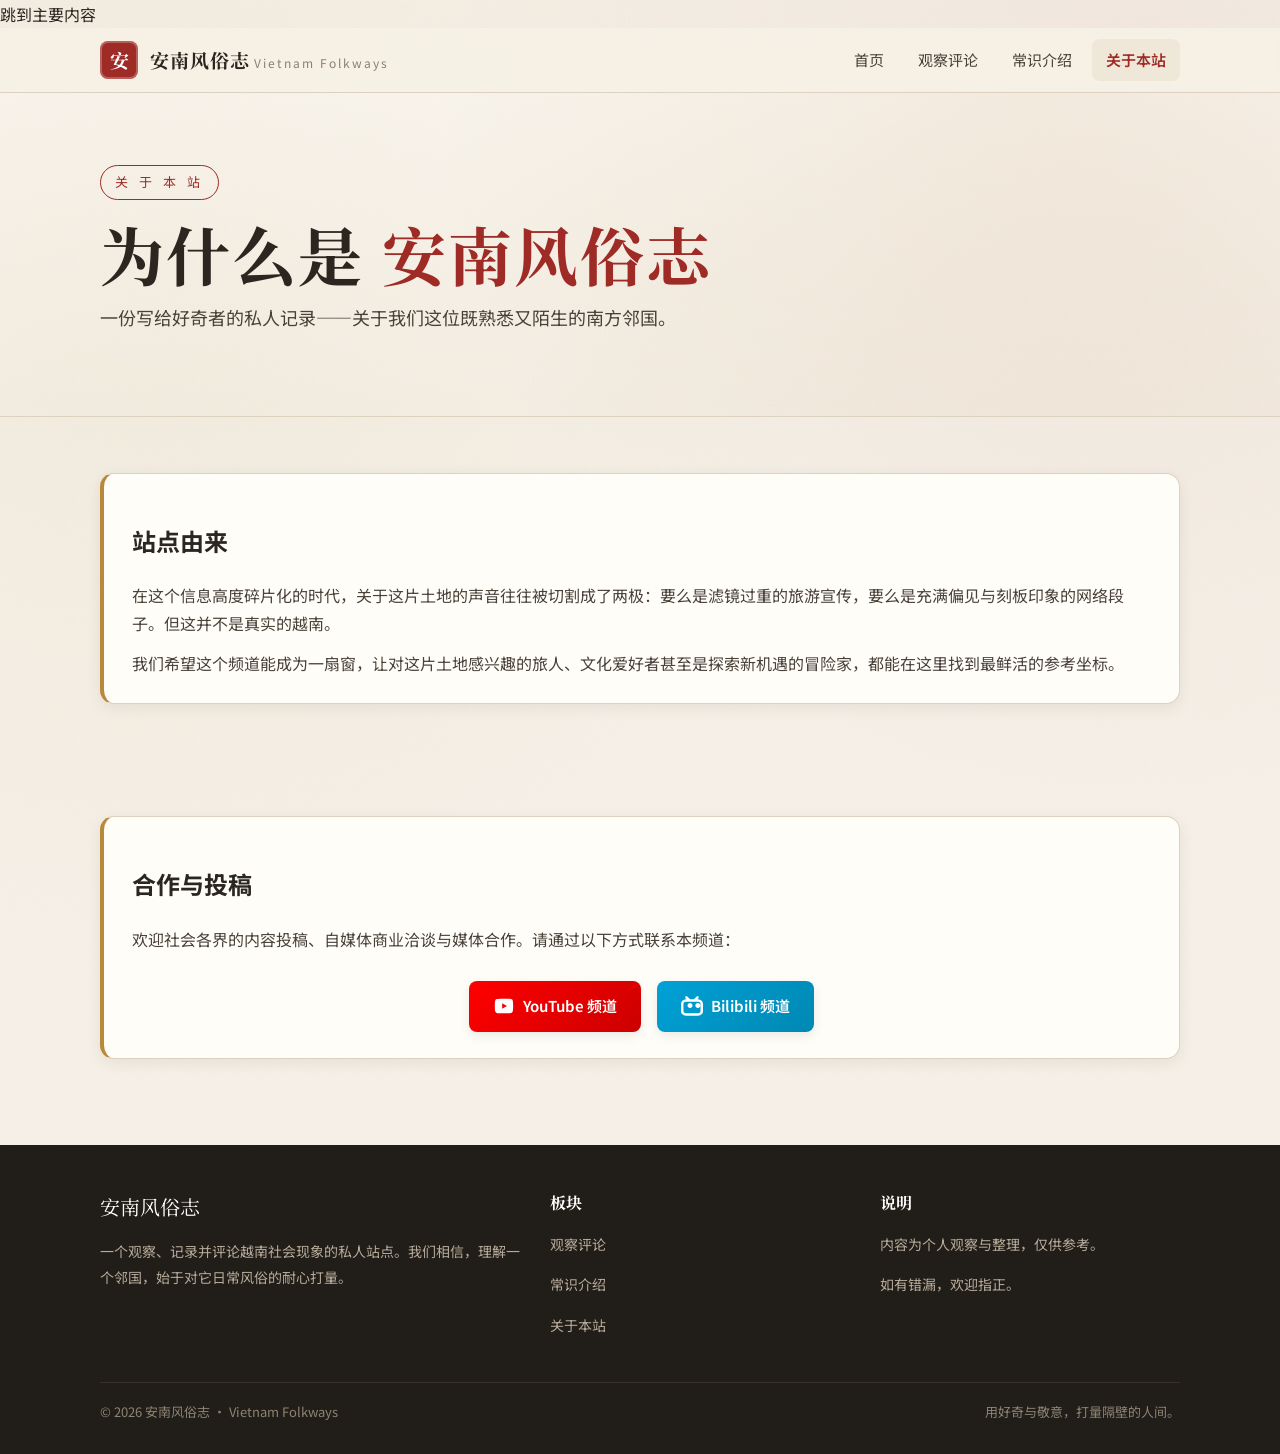
==== about.html @ dc56652d "Update collaboration invitation text in about.html" ====
<!DOCTYPE html>
<html lang="zh-CN">
<head>
  <meta charset="utf-8" />
  <meta name="viewport" content="width=device-width,initial-scale=1" />
  <title>关于本站 · 安南风俗志</title>
  <meta name="description" content="安南风俗志的由来、写作立场与内容说明。" />
  <link rel="preconnect" href="https://fonts.googleapis.com" />
  <link rel="preconnect" href="https://fonts.gstatic.com" crossorigin />
  <link href="https://fonts.googleapis.com/css2?family=Noto+Serif+SC:wght@400;600;700&family=Noto+Sans+SC:wght@400;500;700&display=swap" rel="stylesheet" />
  <link rel="stylesheet" href="assets/css/style.css" />
</head>
<body>
  <a class="skip-link" href="#main-content">跳到主要内容</a>

  <header class="site-header" role="banner">
    <div class="wrap nav">
      <a class="brand" href="index.html" aria-label="安南风俗志 首页">
        <span class="seal" aria-hidden="true">安</span>
        <span class="name-block">
          <span class="name">安南风俗志</span>
          <span class="sub">Vietnam Folkways</span>
        </span>
      </a>

      <button class="menu-btn" aria-expanded="false" aria-controls="main-nav" aria-label="切换菜单">☰</button>

      <nav id="main-nav" class="nav-links" role="navigation" aria-label="主导航">
        <a href="index.html">首页</a>
        <a href="guancha.html">观察评论</a>
        <a href="changshi.html">常识介绍</a>
        <a href="about.html" class="active" aria-current="page">关于本站</a>
      </nav>
    </div>
  </header>

  <main id="main-content">
    <section class="hero">
      <div class="wrap">
        <span class="kicker">关 于 本 站</span>
        <h1>为什么是 <span class="accent">安南风俗志</span></h1>
        <p class="lead">一份写给好奇者的私人记录——关于我们这位既熟悉又陌生的南方邻国。</p>
      </div>
    </section>

    <section class="block">
      <div class="wrap">
        <article class="editor-note">
          <h2>站点由来</h2>
          <p>在这个信息高度碎片化的时代，关于这片土地的声音往往被切割成了两极：要么是滤镜过重的旅游宣传，要么是充满偏见与刻板印象的网络段子。但这并不是真实的越南。</p>
          <p>我们希望这个频道能成为一扇窗，让对这片土地感兴趣的旅人、文化爱好者甚至是探索新机遇的冒险家，都能在这里找到最鲜活的参考坐标。</p>
        </article>
      </div>
    </section>

    <section class="block">
      <div class="wrap">
        <article class="editor-note">
          <h2>合作与投稿</h2>
          <p>欢迎社会各界的内容投稿、自媒体商业洽谈与媒体合作。请通过以下方式联系本频道：</p>

          <div class="social-buttons" role="list">
            <a role="listitem" href="https://www.youtube.com/@vn4rx" target="_blank" rel="noopener noreferrer" class="btn-social btn-youtube" aria-label="YouTube 频道">
              <svg viewBox="0 0 24 24" width="22" height="22" fill="currentColor" role="img" aria-labelledby="yt-title">
                <title id="yt-title">YouTube</title>
                <path d="M21.582,6.186c-0.23-0.86-0.908-1.538-1.768-1.768C18.254,4,12,4,12,4S5.746,4,4.186,4.418 c-0.86,0.23-1.538,0.908-1.768,1.768C2,7.746,2,12,2,12s0,4.254,0.418,5.814c0.23,0.86,0.908,1.538,1.768,1.768 C5.746,20,12,20,12,20s6.254,0,7.814-0.418c0.86-0.23,1.538-0.908,1.768-1.768C22,16.254,22,12,22,12S22,7.746,21.582,6.186z M9.996,15.005l0-6.01L15.224,12L9.996,15.005z"/>
              </svg>
              <span>YouTube 频道</span>
            </a>

            <a role="listitem" href="https://space.bilibili.com/11148479" target="_blank" rel="noopener noreferrer" class="btn-social btn-bilibili" aria-label="Bilibili 频道">
              <svg viewBox="0 0 24 24" width="22" height="22" fill="currentColor" role="img" aria-labelledby="bili-title">
                <title id="bili-title">Bilibili</title>
                <path d="M17.813 4.653h.854c1.51.054 2.769.578 3.773 1.574 1.004.995 1.524 2.249 1.56 3.76v7.36c-.036 1.51-.556 2.769-1.56 3.773s-2.262 1.524-3.773 1.56H5.333c-1.51-.036-2.769-.556-3.773-1.56S.036 18.858 0 17.347v-7.36c.036-1.511.556-2.765 1.56-3.76 1.004-.996 2.262-1.52 3.773-1.574h.774l-1.174-1.12a1.234 1.234 0 0 1-.373-.906c0-.356.124-.658.373-.907l.027-.027c.267-.249.573-.373.92-.373.347 0 .653.124.92.373L9.653 4.44c.071.071.134.142.187.213h4.267a.836.836 0 0 1 .16-.213l2.84-2.733c.267-.249.573-.373.92-.373.347 0 .662.124.92.373.267.249.391.551.391.907 0 .355-.124.658-.373.906l-1.152 1.134zM5.333 7.24c-.746.018-1.373.276-1.88.774-.506.497-.76 1.13-.76 1.893v7.36c0 .764.254 1.396.76 1.894.507.497 1.134.755 1.88.773h13.334c.746-.018 1.373-.276 1.88-.773.506-.498.76-1.13.76-1.894v-7.36c0-.763-.254-1.396-.76-1.893-.507-.498-1.134-.756-1.88-.774H5.333zM7.12 11.44c0-.728.276-1.35.827-1.866.551-.516 1.182-.774 1.893-.774.711 0 1.342.258 1.894.774.55.516.826 1.138.826 1.866 0 .712-.276 1.343-.826 1.854-.552.511-1.183.769-1.894.769-.711 0-1.342-.258-1.893-.769-.551-.511-.827-1.142-.827-1.854zm8.533 0c0-.728.276-1.35.827-1.866.551-.516 1.182-.774 1.893-.774.711 0 1.342.258 1.894.774.55.516.826 1.138.826 1.866 0 .712-.276 1.343-.826 1.854-.552.511-1.183.769-1.894.769-.711 0-1.342-.258-1.893-.769-.551-.511-.827-1.142-.827-1.854z"/>
              </svg>
              <span>Bilibili 频道</span>
            </a>
          </div>
        </article>
      </div>
    </section>
  </main>

  <footer class="site-footer" role="contentinfo">
    <div class="wrap cols">
      <div>
        <div class="brandf">安南风俗志</div>
        <p>一个观察、记录并评论越南社会现象的私人站点。我们相信，理解一个邻国，始于对它日常风俗的耐心打量。</p>
      </div>

      <nav aria-label="站点板块">
        <h4>板块</h4>
        <p><a href="guancha.html">观察评论</a></p>
        <p><a href="changshi.html">常识介绍</a></p>
        <p><a href="about.html">关于本站</a></p>
      </nav>

      <div>
        <h4>说明</h4>
        <p>内容为个人观察与整理，仅供参考。</p>
        <p>如有错漏，欢迎指正。</p>
      </div>
    </div>

    <div class="wrap bottom">
      <span>© 2026 安南风俗志 · Vietnam Folkways</span>
      <span>用好奇与敬意，打量隔壁的人间。</span>
    </div>
  </footer>

  <script src="assets/js/main.js"></script>
</body>
</html>
---- assets/css/style.css ----
/* ===== 安南风俗志 · 设计系统 ===== */
:root {
  --paper:        #f6f1e7;
  --paper-2:      #efe7d8;
  --surface:      #fffdf8;
  --ink:          #2b2620;
  --ink-soft:     #4a4239;
  --muted:        #8a7f70;
  --line:         #ddd2bf;
  --crimson:      #9e2b25;
  --crimson-soft: #c2503f;
  --gold:         #b8893b;
  --jade:         #3f6b5e;
  --shadow:       0 10px 30px rgba(60, 45, 25, 0.10);
  --shadow-sm:    0 4px 14px rgba(60, 45, 25, 0.08);
  --radius:       14px;
  --serif:        "Noto Serif SC", "Songti SC", "STSong", "SimSun", "Source Han Serif SC", Georgia, serif;
  --sans:         "Noto Sans SC", "PingFang SC", "Microsoft YaHei", "Hiragino Sans GB", system-ui, sans-serif;
}

* { box-sizing: border-box; }

html { scroll-behavior: smooth; }

body {
  margin: 0;
  font-family: var(--sans);
  color: var(--ink);
  background-color: var(--paper);
  background-image:
    radial-gradient(circle at 12% 18%, rgba(184,137,59,0.06), transparent 42%),
    radial-gradient(circle at 88% 8%, rgba(158,43,37,0.05), transparent 40%),
    url("data:image/svg+xml,%3Csvg xmlns='http://www.w3.org/2000/svg' width='120' height='120'%3E%3Cfilter id='n'%3E%3CfeTurbulence type='fractalNoise' baseFrequency='0.9' numOctaves='2'/%3E%3C/filter%3E%3Crect width='120' height='120' fill='%23f6f1e7'/%3E%3Crect width='120' height='120' fill='%23f6f1e7' filter='url(%23n)' opacity='0.05'/%3E%3C/svg%3E");
  line-height: 1.75;
  -webkit-font-smoothing: antialiased;
}

a { color: inherit; text-decoration: none; }

.wrap { width: min(1080px, 92vw); margin: 0 auto; }

/* ===== 顶部导航 ===== */
.site-header {
  position: sticky; top: 0; z-index: 50;
  background: rgba(246, 241, 231, 0.86);
  backdrop-filter: saturate(140%) blur(10px);
  border-bottom: 1px solid var(--line);
}
.nav {
  display: flex; align-items: center; justify-content: space-between;
  height: 64px;
}
.brand { display: flex; align-items: center; gap: 12px; }
.brand .seal {
  width: 38px; height: 38px; flex: none;
  display: grid; place-items: center;
  background: var(--crimson); color: #fff;
  border-radius: 8px;
  font-family: var(--serif); font-weight: 700; font-size: 19px;
  box-shadow: inset 0 0 0 2px rgba(255,255,255,0.25);
}
.brand .name { font-family: var(--serif); font-weight: 700; font-size: 19px; letter-spacing: 1px; }
.brand .sub  { font-size: 12px; color: var(--muted); letter-spacing: 2px; margin-top: -3px; }

.nav-links { display: flex; gap: 6px; align-items: center; }
.nav-links a {
  padding: 8px 14px; border-radius: 8px; font-size: 15px; color: var(--ink-soft);
  transition: background .2s, color .2s;
}
.nav-links a:hover { background: var(--paper-2); color: var(--crimson); }
.nav-links a.active { color: var(--crimson); background: var(--paper-2); font-weight: 600; }

.menu-btn {
  display: none; border: 1px solid var(--line); background: var(--surface);
  border-radius: 8px; width: 42px; height: 38px; cursor: pointer; color: var(--ink);
  font-size: 18px;
}

/* ===== Hero ===== */
.hero {
  position: relative; padding: 72px 0 56px;
  border-bottom: 1px solid var(--line);
  background:
    linear-gradient(180deg, rgba(255,253,248,0.4), transparent),
    radial-gradient(circle at 80% 0%, rgba(184,137,59,0.10), transparent 55%);
}
.hero .kicker {
  display: inline-block; font-size: 13px; letter-spacing: 4px; color: var(--crimson);
  border: 1px solid var(--crimson); padding: 5px 14px; border-radius: 999px; margin-bottom: 18px;
}
.hero h1 {
  font-family: var(--serif); font-size: clamp(38px, 6vw, 64px); line-height: 1.1;
  margin: 0 0 14px; letter-spacing: 2px;
}
.hero h1 .accent { color: var(--crimson); }
.hero p.lead { font-size: 18px; color: var(--ink-soft); max-width: 640px; margin: 0 0 26px; }
.hero .meta { font-size: 14px; color: var(--muted); }
.hero .meta span { margin-right: 18px; }

.hero-stats { display: flex; gap: 30px; margin-top: 34px; flex-wrap: wrap; }
.hero-stats .stat .n { font-family: var(--serif); font-size: 30px; color: var(--crimson); font-weight: 700; }
.hero-stats .stat .t { font-size: 13px; color: var(--muted); }

/* ===== 通用区块 ===== */
section.block { padding: 56px 0; }
.section-head { display: flex; align-items: baseline; gap: 14px; margin-bottom: 26px; }
.section-head h2 {
  font-family: var(--serif); font-size: 28px; margin: 0; letter-spacing: 1px;
  position: relative; padding-left: 16px;
}
.section-head h2::before {
  content: ""; position: absolute; left: 0; top: 6px; bottom: 6px; width: 5px;
  background: var(--crimson); border-radius: 3px;
}
.section-head .note { color: var(--muted); font-size: 14px; }
.section-head .more { margin-left: auto; font-size: 14px; color: var(--crimson); }
.section-head .more:hover { text-decoration: underline; }

/* ===== 文章卡片 ===== */
.cards { display: grid; grid-template-columns: repeat(auto-fill, minmax(300px, 1fr)); gap: 22px; }
.card {
  background: var(--surface); border: 1px solid var(--line); border-radius: var(--radius);
  padding: 22px; box-shadow: var(--shadow-sm); transition: transform .2s, box-shadow .2s;
  display: flex; flex-direction: column;
}
.card:hover { transform: translateY(-4px); box-shadow: var(--shadow); }
.card .tag {
  align-self: flex-start; font-size: 12px; color: var(--jade); border: 1px solid var(--jade);
  padding: 3px 10px; border-radius: 999px; margin-bottom: 12px;
}
.card h3 { font-family: var(--serif); font-size: 20px; margin: 0 0 10px; line-height: 1.35; }
.card p { color: var(--ink-soft); font-size: 15px; margin: 0 0 16px; flex: 1; }
.card .foot { font-size: 13px; color: var(--muted); display: flex; justify-content: space-between; }

/* ===== 编者按 ===== */
.editor-note {
  background: var(--surface); border: 1px solid var(--line); border-left: 4px solid var(--gold);
  border-radius: var(--radius); padding: 26px 28px; box-shadow: var(--shadow-sm);
}
.editor-note h3 { font-family: var(--serif); margin: 0 0 10px; font-size: 20px; }
.editor-note p { margin: 0 0 12px; color: var(--ink-soft); }
.editor-note p:last-child { margin-bottom: 0; }
.editor-note .sign { text-align: right; color: var(--muted); font-family: var(--serif); }

/* ===== 常识介绍：分类网格 ===== */
.cat-grid { display: grid; grid-template-columns: repeat(auto-fill, minmax(200px, 1fr)); gap: 16px; }
.cat {
  background: var(--surface); border: 1px solid var(--line); border-radius: var(--radius);
  padding: 20px; transition: transform .2s, border-color .2s, box-shadow .2s;
}
.cat:hover { transform: translateY(-3px); border-color: var(--crimson); box-shadow: var(--shadow-sm); }
.cat .ico {
  width: 40px; height: 40px; border-radius: 10px; display: grid; place-items: center;
  background: var(--paper-2); color: var(--crimson); font-size: 20px; margin-bottom: 12px;
}
.cat h4 { font-family: var(--serif); margin: 0 0 6px; font-size: 17px; }
.cat p { font-size: 13px; color: var(--muted); margin: 0; }

/* ===== 常识详情条目 ===== */
.knowledge { display: grid; grid-template-columns: 240px 1fr; gap: 40px; align-items: start; }
.toc {
  position: sticky; top: 84px; background: var(--surface); border: 1px solid var(--line);
  border-radius: var(--radius); padding: 18px; box-shadow: var(--shadow-sm);
}
.toc h4 { font-family: var(--serif); margin: 0 0 12px; font-size: 16px; color: var(--ink); }
.toc a {
  display: block; padding: 7px 10px; border-radius: 8px; font-size: 14px; color: var(--ink-soft);
  border-left: 3px solid transparent; transition: all .15s;
}
.toc a:hover { background: var(--paper-2); color: var(--crimson); }
.toc a.active { background: var(--paper-2); color: var(--crimson); border-left-color: var(--crimson); font-weight: 600; }

.kb article {
  background: var(--surface); border: 1px solid var(--line); border-radius: var(--radius);
  padding: 30px 32px; margin-bottom: 26px; box-shadow: var(--shadow-sm); scroll-margin-top: 84px;
}
.kb article h3 {
  font-family: var(--serif); font-size: 24px; margin: 0 0 6px; letter-spacing: .5px;
  display: flex; align-items: center; gap: 10px;
}
.kb article h3 .dot { width: 10px; height: 10px; border-radius: 50%; background: var(--crimson); flex: none; }
.kb article .sub { color: var(--muted); font-size: 14px; margin: 0 0 18px; }
.kb article p { color: var(--ink-soft); margin: 0 0 14px; }
.kb article ul { color: var(--ink-soft); margin: 0 0 14px; padding-left: 22px; }
.kb article ul li { margin-bottom: 7px; }
.kb article strong { color: var(--ink); }
.kb .fact {
  background: var(--paper-2); border-radius: 10px; padding: 14px 16px; font-size: 14px;
  color: var(--ink-soft); margin: 16px 0; border: 1px dashed var(--line);
}
.kb .fact b { color: var(--crimson); }

/* ===== 页脚 ===== */
.site-footer {
  background: #211d18; color: #d8cfc0; margin-top: 30px; padding: 44px 0 30px;
}
.site-footer .cols { display: grid; grid-template-columns: 1.4fr 1fr 1fr; gap: 30px; }
.site-footer h4 { font-family: var(--serif); color: #fff; margin: 0 0 12px; font-size: 16px; }
.site-footer p, .site-footer a { color: #b6ab9a; font-size: 14px; line-height: 1.9; }
.site-footer a:hover { color: var(--gold); }
.site-footer .brandf { font-family: var(--serif); font-size: 20px; color: #fff; margin-bottom: 8px; }
.site-footer .bottom {
  border-top: 1px solid #38322a; margin-top: 30px; padding-top: 18px;
  font-size: 13px; color: #8d8374; display: flex; justify-content: space-between; flex-wrap: wrap; gap: 8px;
}

/* ===== 响应式 ===== */
@media (max-width: 860px) {
  .knowledge { grid-template-columns: 1fr; }
  .toc { position: static; }
  .site-footer .cols { grid-template-columns: 1fr; }
}
@media (max-width: 680px) {
  .menu-btn { display: block; }
  .nav-links {
    display: none; position: absolute; top: 64px; left: 0; right: 0;
    background: var(--paper); border-bottom: 1px solid var(--line);
    flex-direction: column; padding: 12px 4vw; gap: 4px; box-shadow: var(--shadow);
  }
  .nav-links.open { display: flex; }
  .nav-links a { width: 100%; }
  .hero { padding: 48px 0 40px; }
}

/* =========================================
   合作与投稿区域样式 (About Page) - 美化版
   ========================================= */

.contact-section {
  max-width: 720px;
  margin: 0 auto;
  padding: 48px 32px;
  background: var(--surface);
  border: 1px solid var(--line);
  border-radius: var(--radius);
  box-shadow: var(--shadow-sm);
  position: relative;
}

.contact-section::before {
  content: "";
  position: absolute;
  top: 0;
  left: 0;
  right: 0;
  height: 3px;
  background: linear-gradient(90deg, var(--crimson), var(--gold), var(--jade));
  border-radius: var(--radius) var(--radius) 0 0;
}

.contact-section h2 {
  font-family: var(--serif);
  font-size: 28px;
  margin: 0 0 12px;
  color: var(--ink);
  letter-spacing: 1px;
  font-weight: 700;
}

.contact-section > p {
  color: var(--ink-soft);
  font-size: 15px;
  line-height: 1.8;
  margin: 0 0 32px;
}

/* 联系方式容器 */
.contact-info {
  background: var(--paper-2);
  border-radius: 10px;
  padding: 16px 20px;
  margin-bottom: 36px;
  border-left: 4px solid var(--gold);
}

.contact-info p {
  margin: 0;
  font-size: 15px;
  color: var(--ink);
}

.contact-info strong {
  color: var(--ink);
  font-weight: 600;
}

.contact-info a {
  color: var(--crimson);
  font-weight: 600;
  transition: all 0.2s ease;
  text-decoration: none;
}

.contact-info a:hover {
  color: var(--crimson-soft);
  text-decoration: underline;
}

/* 社交按钮容器 */
.social-buttons {
  display: flex;
  justify-content: center;
  gap: 16px;
  flex-wrap: wrap;
  margin-top: 28px;
}

/* 按钮基础样式 */
.btn-social {
  display: inline-flex;
  align-items: center;
  justify-content: center;
  gap: 8px;
  padding: 12px 24px;
  border-radius: 8px;
  font-weight: 600;
  font-size: 15px;
  text-decoration: none;
  color: #ffffff;
  transition: all 0.3s cubic-bezier(0.34, 1.56, 0.64, 1);
  border: none;
  cursor: pointer;
  position: relative;
  overflow: hidden;
  box-shadow: 0 4px 12px rgba(0, 0, 0, 0.08);
}

.btn-social::before {
  content: "";
  position: absolute;
  top: 0;
  left: -100%;
  width: 100%;
  height: 100%;
  background: rgba(255, 255, 255, 0.2);
  transition: left 0.3s ease;
}

.btn-social:hover::before {
  left: 100%;
}

/* YouTube 品牌色 */
.btn-youtube {
  background: linear-gradient(135deg, #FF0000 0%, #cc0000 100%);
}

.btn-youtube:hover {
  transform: translateY(-2px);
  box-shadow: 0 8px 20px rgba(255, 0, 0, 0.3);
}

.btn-youtube svg {
  transition: transform 0.3s ease;
}

.btn-youtube:hover svg {
  transform: scale(1.15);
}

/* Bilibili 品牌色 */
.btn-bilibili {
  background: linear-gradient(135deg, #00A1D6 0%, #0088b3 100%);
}

.btn-bilibili:hover {
  transform: translateY(-2px);
  box-shadow: 0 8px 20px rgba(0, 161, 214, 0.3);
}

.btn-bilibili svg {
  transition: transform 0.3s ease;
}

.btn-bilibili:hover svg {
  transform: scale(1.15);
}

/* 响应式设计 */
@media (max-width: 600px) {
  .contact-section {
    padding: 40px 24px;
  }

  .contact-section h2 {
    font-size: 24px;
  }

  .social-buttons {
    gap: 12px;
    flex-direction: column;
  }

  .btn-social {
    width: 100%;
    padding: 14px 20px;
  }

  .contact-info {
    padding: 14px 16px;
  }
}
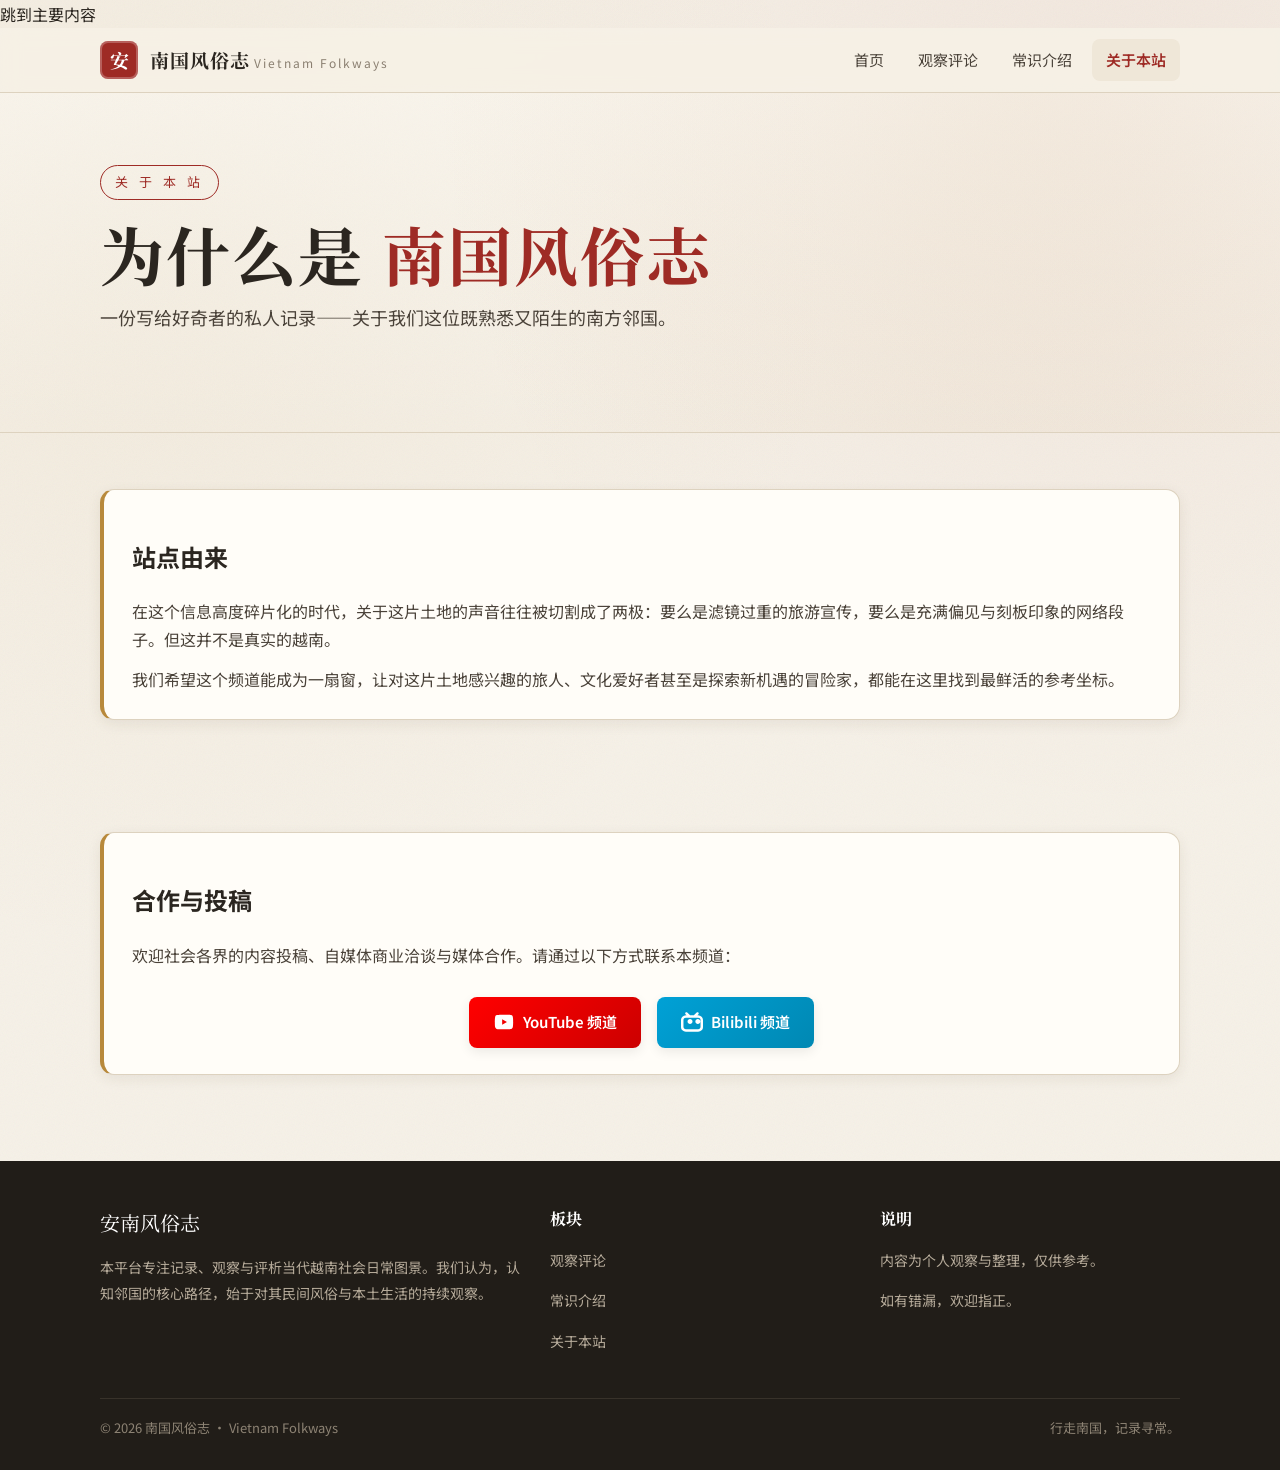
==== commit 3b21c440: "Rename site to '南国风俗志' and update content Updated the title, description, and various text elements " ====
--- a/about.html
+++ b/about.html
@@ -3,22 +3,23 @@
 <head>
   <meta charset="utf-8" />
   <meta name="viewport" content="width=device-width,initial-scale=1" />
-  <title>关于本站 · 安南风俗志</title>
-  <meta name="description" content="安南风俗志的由来、写作立场与内容说明。" />
+  <title>关于本站 · 南国风俗志</title>
+  <meta name="description" content="南国风俗志的由来、写作立场与内容说明。" />
   <link rel="preconnect" href="https://fonts.googleapis.com" />
   <link rel="preconnect" href="https://fonts.gstatic.com" crossorigin />
   <link href="https://fonts.googleapis.com/css2?family=Noto+Serif+SC:wght@400;600;700&family=Noto+Sans+SC:wght@400;500;700&display=swap" rel="stylesheet" />
   <link rel="stylesheet" href="assets/css/style.css" />
+  <link rel="icon" href="favicon.ico" type="image/x-icon">
 </head>
 <body>
   <a class="skip-link" href="#main-content">跳到主要内容</a>
 
   <header class="site-header" role="banner">
     <div class="wrap nav">
-      <a class="brand" href="index.html" aria-label="安南风俗志 首页">
+      <a class="brand" href="index.html" aria-label="南国风俗志 首页">
         <span class="seal" aria-hidden="true">安</span>
         <span class="name-block">
-          <span class="name">安南风俗志</span>
+          <span class="name">南国风俗志</span>
           <span class="sub">Vietnam Folkways</span>
         </span>
       </a>
@@ -38,7 +39,7 @@
     <section class="hero">
       <div class="wrap">
         <span class="kicker">关 于 本 站</span>
-        <h1>为什么是 <span class="accent">安南风俗志</span></h1>
+        <h1>为什么是 <span class="accent">南国风俗志</span></h1>
         <p class="lead">一份写给好奇者的私人记录——关于我们这位既熟悉又陌生的南方邻国。</p>
       </div>
     </section>
@@ -85,7 +86,7 @@
     <div class="wrap cols">
       <div>
         <div class="brandf">安南风俗志</div>
-        <p>一个观察、记录并评论越南社会现象的私人站点。我们相信，理解一个邻国，始于对它日常风俗的耐心打量。</p>
+        <p>本平台专注记录、观察与评析当代越南社会日常图景。我们认为，认知邻国的核心路径，始于对其民间风俗与本土生活的持续观察。</p>
       </div>
 
       <nav aria-label="站点板块">
@@ -103,8 +104,8 @@
     </div>
 
     <div class="wrap bottom">
-      <span>© 2026 安南风俗志 · Vietnam Folkways</span>
-      <span>用好奇与敬意，打量隔壁的人间。</span>
+      <span>© 2026 南国风俗志 · Vietnam Folkways</span>
+      <span>行走南国，记录寻常。</span>
     </div>
   </footer>
 
--- a/assets/css/style.css
+++ b/assets/css/style.css
@@ -78,28 +78,117 @@
 
 /* ===== Hero ===== */
 .hero {
-  position: relative; padding: 72px 0 56px;
+  position: relative; padding: 72px 56px;
   border-bottom: 1px solid var(--line);
   background:
     linear-gradient(180deg, rgba(255,253,248,0.4), transparent),
     radial-gradient(circle at 80% 0%, rgba(184,137,59,0.10), transparent 55%);
 }
+
 .hero .kicker {
   display: inline-block; font-size: 13px; letter-spacing: 4px; color: var(--crimson);
   border: 1px solid var(--crimson); padding: 5px 14px; border-radius: 999px; margin-bottom: 18px;
 }
+
 .hero h1 {
   font-family: var(--serif); font-size: clamp(38px, 6vw, 64px); line-height: 1.1;
   margin: 0 0 14px; letter-spacing: 2px;
 }
+
 .hero h1 .accent { color: var(--crimson); }
+
 .hero p.lead { font-size: 18px; color: var(--ink-soft); max-width: 640px; margin: 0 0 26px; }
+
 .hero .meta { font-size: 14px; color: var(--muted); }
+
 .hero .meta span { margin-right: 18px; }
 
 .hero-stats { display: flex; gap: 30px; margin-top: 34px; flex-wrap: wrap; }
+
 .hero-stats .stat .n { font-family: var(--serif); font-size: 30px; color: var(--crimson); font-weight: 700; }
+
 .hero-stats .stat .t { font-size: 13px; color: var(--muted); }
+/* ===== 原有基础Hero样式（保留你原来的，不要删） ===== */
+.hero {
+  position: relative; padding: 72px 56px;
+  border-bottom: 1px solid var(--line);
+  background:
+    linear-gradient(180deg, rgba(255,253,248,0.4), transparent),
+    radial-gradient(circle at 80% 0%, rgba(184,137,59,0.10), transparent 55%);
+}
+
+.hero .kicker {
+  display: inline-block; font-size: 13px; letter-spacing: 4px; color: var(--crimson);
+  border: 1px solid var(--crimson); padding: 5px 14px; border-radius: 999px; margin-bottom: 18px;
+}
+
+.hero h1 {
+  font-family: var(--serif); font-size: clamp(38px, 6vw, 64px); line-height: 1.1;
+  margin: 0 0 14px; letter-spacing: 2px;
+}
+
+.hero h1 .accent { color: var(--crimson); }
+
+.hero p.lead { font-size: 18px; color: var(--ink-soft); max-width: 640px; margin: 0 0 26px; }
+
+.hero .meta { font-size: 14px; color: var(--muted); }
+
+.hero .meta span { margin-right: 18px; }
+
+.hero-stats { display: flex; gap: 30px; margin-top: 34px; flex-wrap: wrap; }
+
+.hero-stats .stat .n { font-family: var(--serif); font-size: 30px; color: var(--crimson); font-weight: 700; }
+
+.hero-stats .stat .t { font-size: 13px; color: var(--muted); }
+
+/* ===== 仅首页 hero-home 右侧图片，文字完全靠左不重叠 ===== */
+.hero.hero-home {
+  overflow: hidden;
+  min-height: 620px;
+  position: relative;
+}
+
+/* 右侧图片层 固定右50% */
+.hero.hero-home::after {
+  content: "";
+  position: absolute;
+  top: 0;
+  right: 0;
+  width: 50%;
+  height: 100%;
+  background:
+    linear-gradient(90deg, rgba(255,253,248,0.8), transparent 30%),
+    url("https://images.unsplash.com/photo-1605575647327-3b1165850b04?q=80&w=1170&auto=format&fit=crop&ixlib=rb-4.1.0&ixid=M3wxMjA3fDB8MHxwaG90by1wYWdlfHx8fGVufDB8fHx8fA%3D%3D");
+  background-size: cover;
+  background-position: center;
+  background-repeat: no-repeat;
+  opacity: 0.85;
+  z-index: 0;
+}
+
+/* 核心修复：文字区域锁定左侧48%，强制靠左，不会居中偏移 */
+.hero.hero-home .wrap {
+  position: relative;
+  z-index: 2;
+  max-width: 48%;
+  margin-left: 0 !important;
+  margin-right: auto;
+}
+
+/* 移动端适配 */
+@media (max-width: 768px) {
+  .hero.hero-home {
+    min-height: 520px;
+    padding: 40px 24px;
+  }
+  .hero.hero-home::after {
+    width: 100%;
+    opacity: 0.3;
+  }
+  .hero.hero-home .wrap {
+    max-width: 100%;
+  }
+}
 
 /* ===== 通用区块 ===== */
 section.block { padding: 56px 0; }
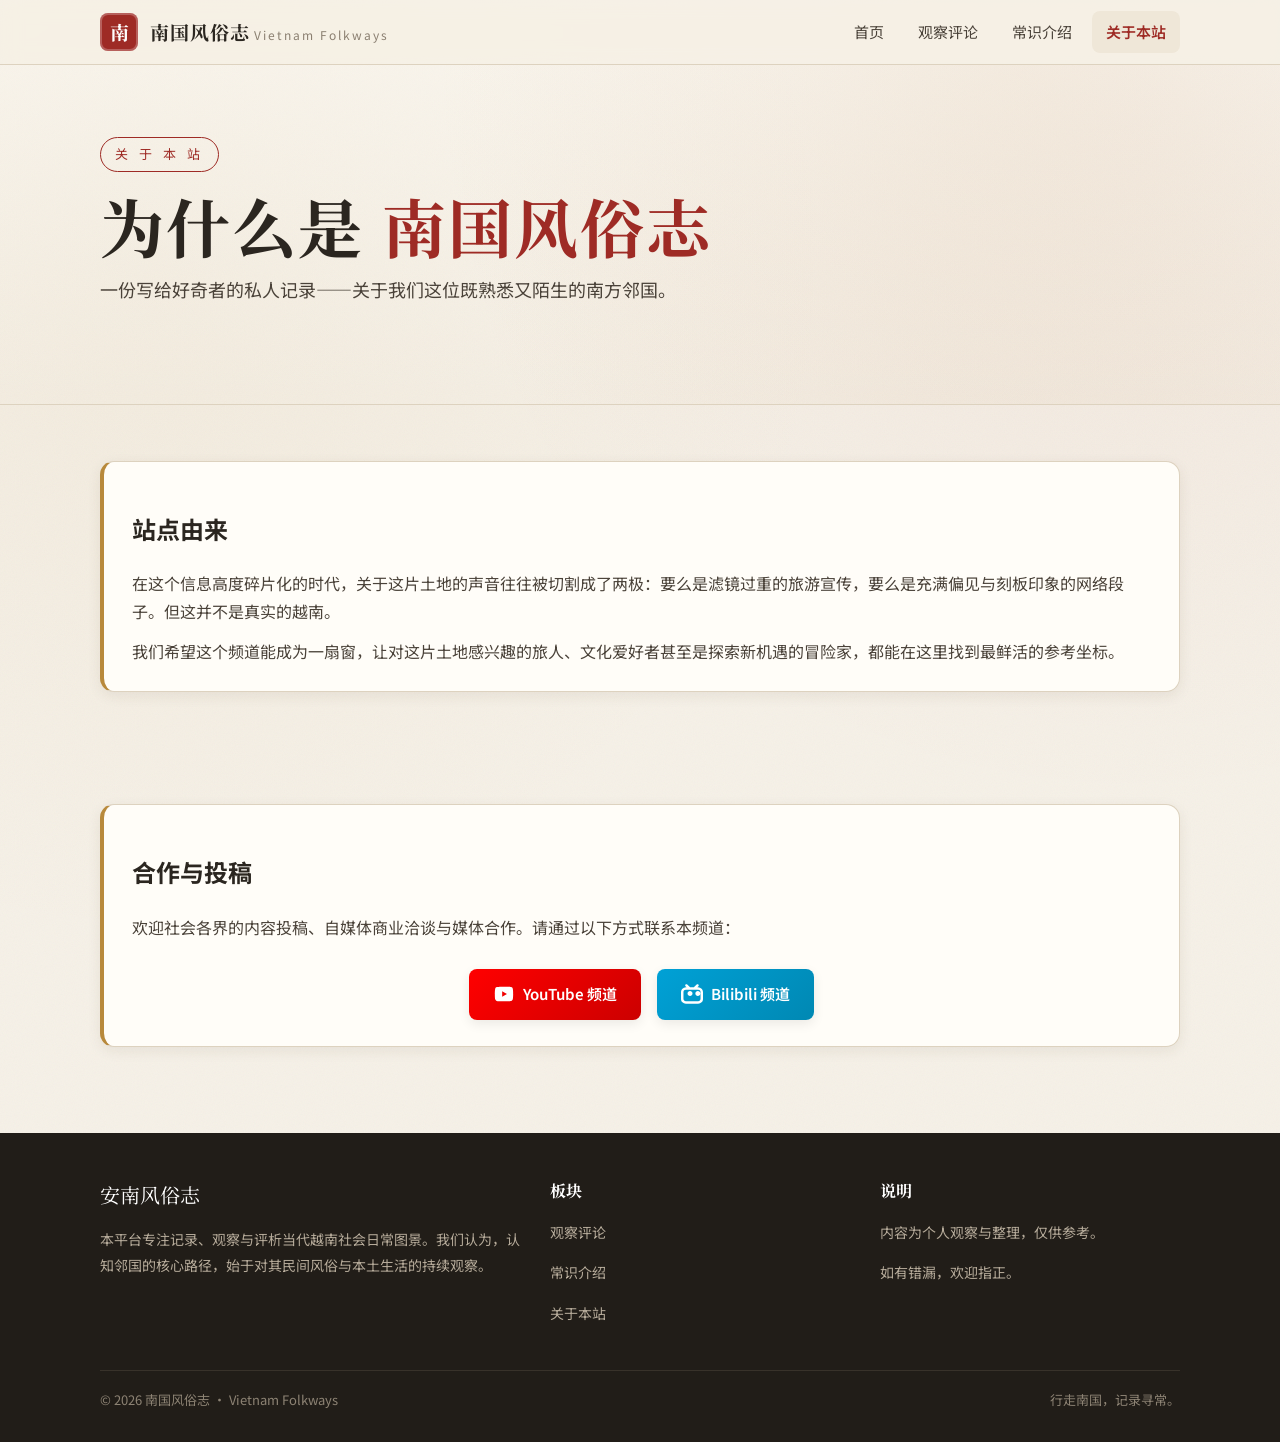
==== commit fec9c54b: "Update skip link and site header seal text" ====
--- a/about.html
+++ b/about.html
@@ -12,12 +12,11 @@
   <link rel="icon" href="favicon.ico" type="image/x-icon">
 </head>
 <body>
-  <a class="skip-link" href="#main-content">跳到主要内容</a>
 
   <header class="site-header" role="banner">
     <div class="wrap nav">
       <a class="brand" href="index.html" aria-label="南国风俗志 首页">
-        <span class="seal" aria-hidden="true">安</span>
+        <span class="seal" aria-hidden="true">南</span>
         <span class="name-block">
           <span class="name">南国风俗志</span>
           <span class="sub">Vietnam Folkways</span>
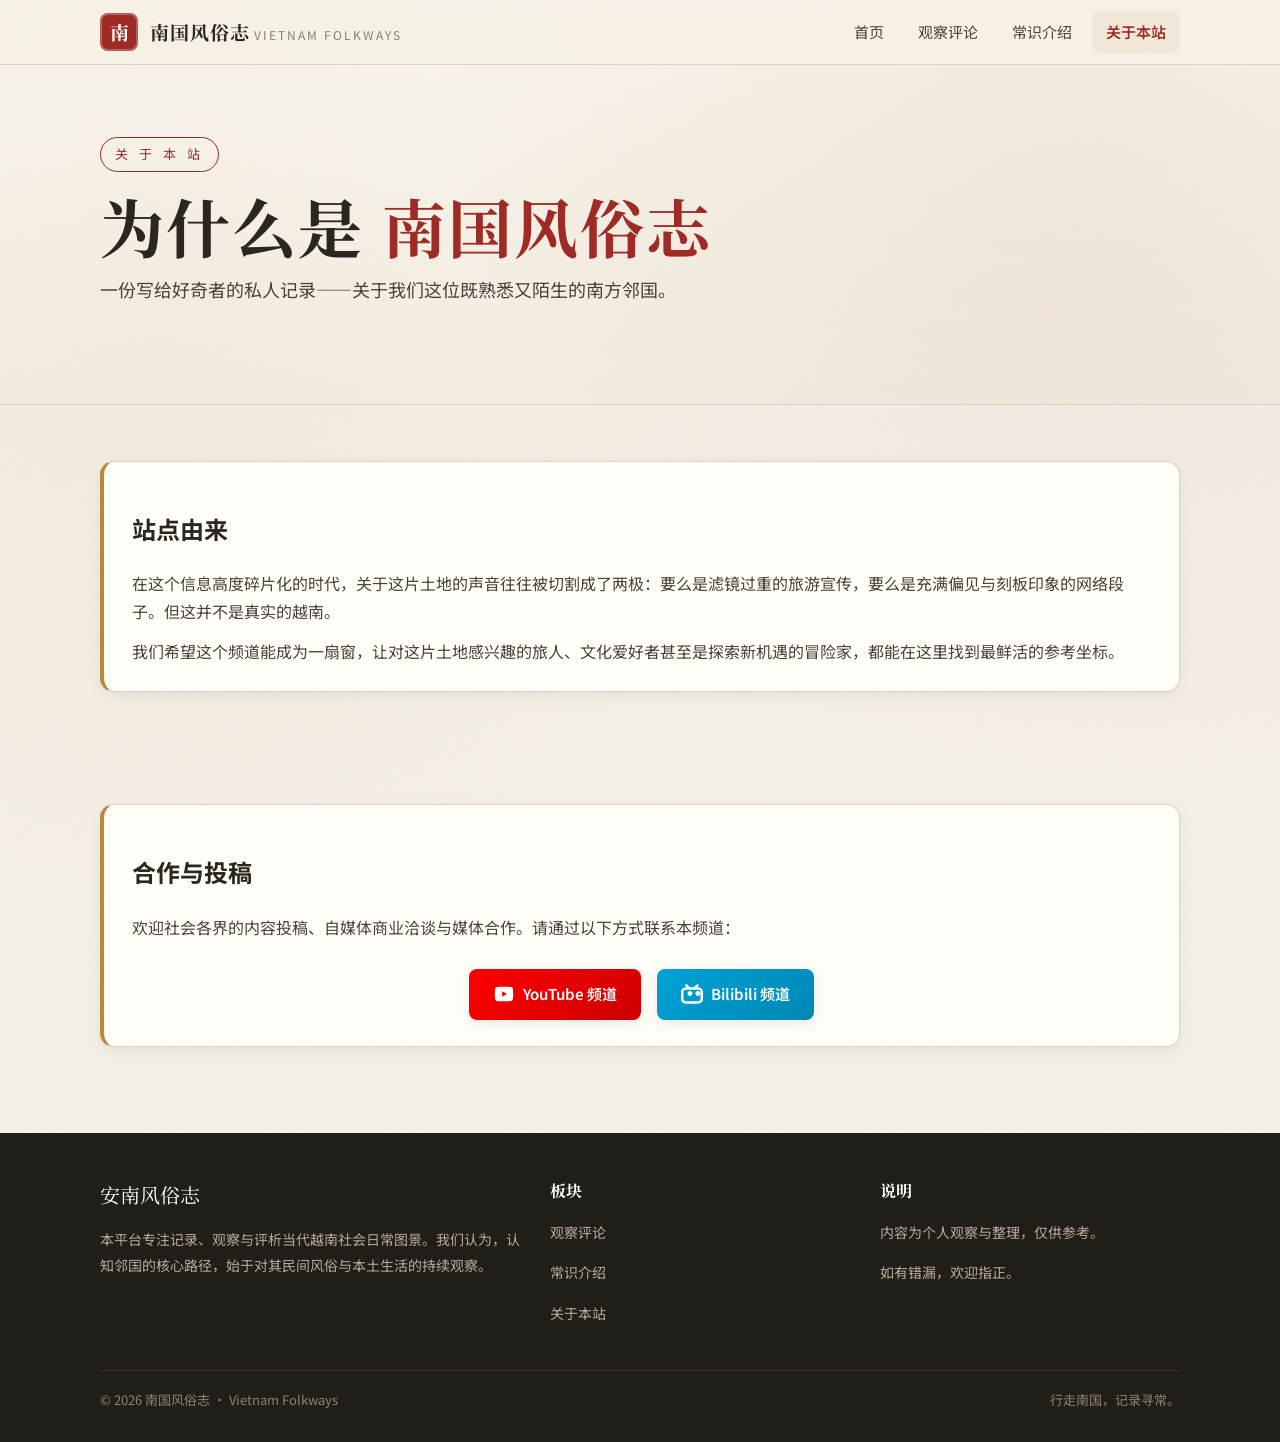
==== commit 0cd59bea: "Update subtitle to uppercase in about.html" ====
--- a/about.html
+++ b/about.html
@@ -9,7 +9,7 @@
   <link rel="preconnect" href="https://fonts.gstatic.com" crossorigin />
   <link href="https://fonts.googleapis.com/css2?family=Noto+Serif+SC:wght@400;600;700&family=Noto+Sans+SC:wght@400;500;700&display=swap" rel="stylesheet" />
   <link rel="stylesheet" href="assets/css/style.css" />
-  <link rel="icon" href="favicon.ico" type="image/x-icon">
+  <link rel="icon" href="favicon.png" type="image/x-icon">
 </head>
 <body>
 
@@ -19,7 +19,7 @@
         <span class="seal" aria-hidden="true">南</span>
         <span class="name-block">
           <span class="name">南国风俗志</span>
-          <span class="sub">Vietnam Folkways</span>
+          <span class="sub">VIETNAM FOLKWAYS</span>
         </span>
       </a>
 
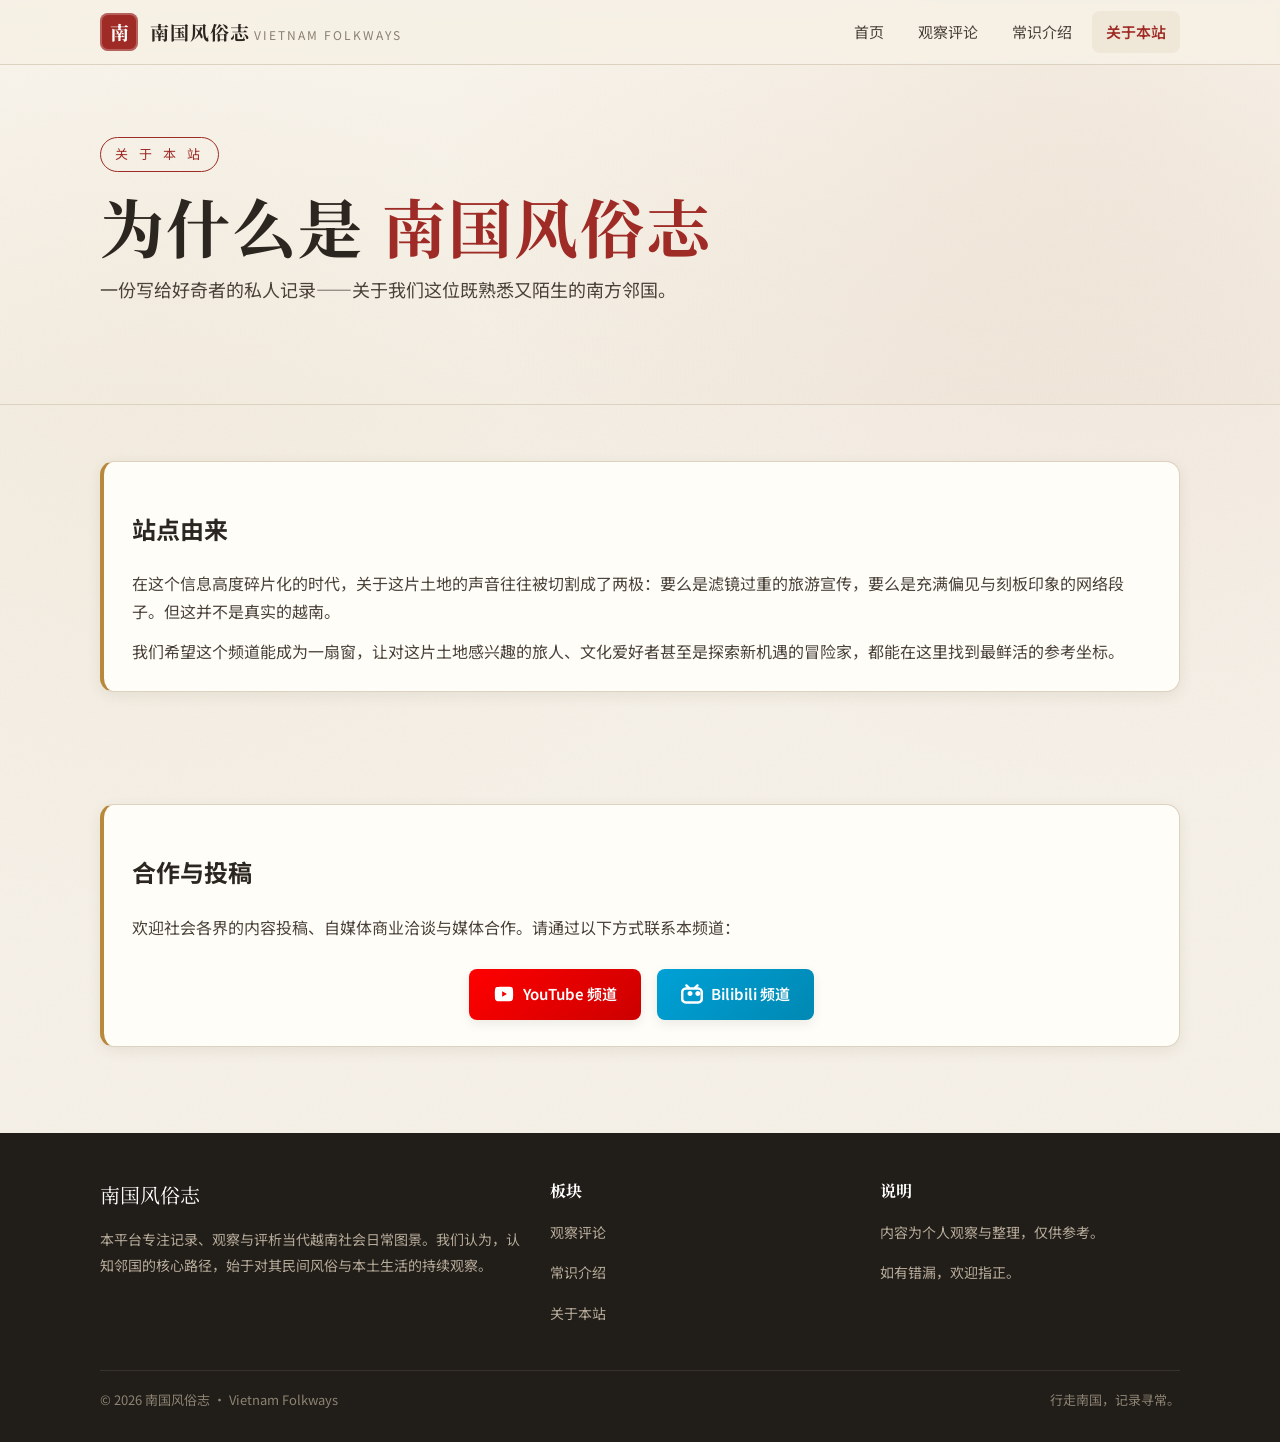
==== commit 4d5681d1: "Update brand name in footer of about.html" ====
--- a/about.html
+++ b/about.html
@@ -84,7 +84,7 @@
   <footer class="site-footer" role="contentinfo">
     <div class="wrap cols">
       <div>
-        <div class="brandf">安南风俗志</div>
+        <div class="brandf">南国风俗志</div>
         <p>本平台专注记录、观察与评析当代越南社会日常图景。我们认为，认知邻国的核心路径，始于对其民间风俗与本土生活的持续观察。</p>
       </div>
 
--- a/assets/css/style.css
+++ b/assets/css/style.css
@@ -489,3 +489,124 @@
     padding: 14px 16px;
   }
 }
+
+/* =========================================
+   南国气象 · 古典风美化版
+   ========================================= */
+.seal-mini {
+  display: inline-block;
+  background: var(--crimson);
+  color: #fff;
+  font-size: 12px;
+  padding: 2px 6px;
+  border-radius: 4px;
+  vertical-align: middle;
+  margin-left: 10px;
+  margin-top: -4px;
+  font-family: var(--serif);
+  font-weight: normal;
+  letter-spacing: 1px;
+  box-shadow: inset 0 0 0 1px rgba(255,255,255,0.3);
+}
+
+.weather-classical-grid {
+  display: grid;
+  grid-template-columns: repeat(auto-fit, minmax(280px, 1fr));
+  gap: 24px;
+}
+
+.weather-card-retro {
+  background: var(--surface);
+  border: 1px solid var(--line);
+  padding: 28px 24px;
+  border-radius: 6px; /* 更方正的古典感 */
+  position: relative;
+  transition: all 0.3s ease;
+  display: flex;
+  justify-content: space-between;
+  align-items: center;
+  overflow: hidden;
+}
+
+/* 金色古典四角折边装饰 */
+.weather-card-retro::before,
+.weather-card-retro::after {
+  content: '';
+  position: absolute;
+  width: 14px;
+  height: 14px;
+  border: 2px solid var(--gold);
+  opacity: 0.2;
+  transition: opacity 0.3s, transform 0.3s;
+}
+
+.weather-card-retro::before {
+  top: 8px; left: 8px;
+  border-right: none; border-bottom: none;
+}
+
+.weather-card-retro::after {
+  bottom: 8px; right: 8px;
+  border-left: none; border-top: none;
+}
+
+.weather-card-retro:hover {
+  transform: translateY(-4px);
+  box-shadow: var(--shadow);
+  border-color: var(--gold);
+}
+
+.weather-card-retro:hover::before,
+.weather-card-retro:hover::after {
+  opacity: 0.8;
+}
+
+/* 文字排版 */
+.weather-card-retro .city-info {
+  display: flex;
+  flex-direction: column;
+  gap: 4px;
+}
+
+.weather-card-retro .region {
+  font-size: 12px;
+  color: var(--muted);
+  letter-spacing: 2px;
+}
+
+.weather-card-retro .city-name {
+  font-family: var(--serif);
+  font-size: 24px;
+  color: var(--ink);
+  font-weight: 700;
+  margin: 0;
+}
+
+.weather-card-retro .weather-desc {
+  font-size: 14px;
+  color: var(--jade); /* 使用你的翡翠绿作为天气状态颜色 */
+  display: flex;
+  align-items: center;
+  gap: 6px;
+  margin-top: 4px;
+}
+
+.weather-card-retro .temp-info {
+  text-align: right;
+  display: flex;
+  flex-direction: column;
+  align-items: flex-end;
+}
+
+.weather-card-retro .temp-val {
+  font-family: var(--serif);
+  font-size: 34px;
+  color: var(--crimson);
+  line-height: 1.1;
+  margin-bottom: 6px;
+}
+
+.weather-card-retro .wind-val {
+  font-size: 12px;
+  color: var(--ink-soft);
+}
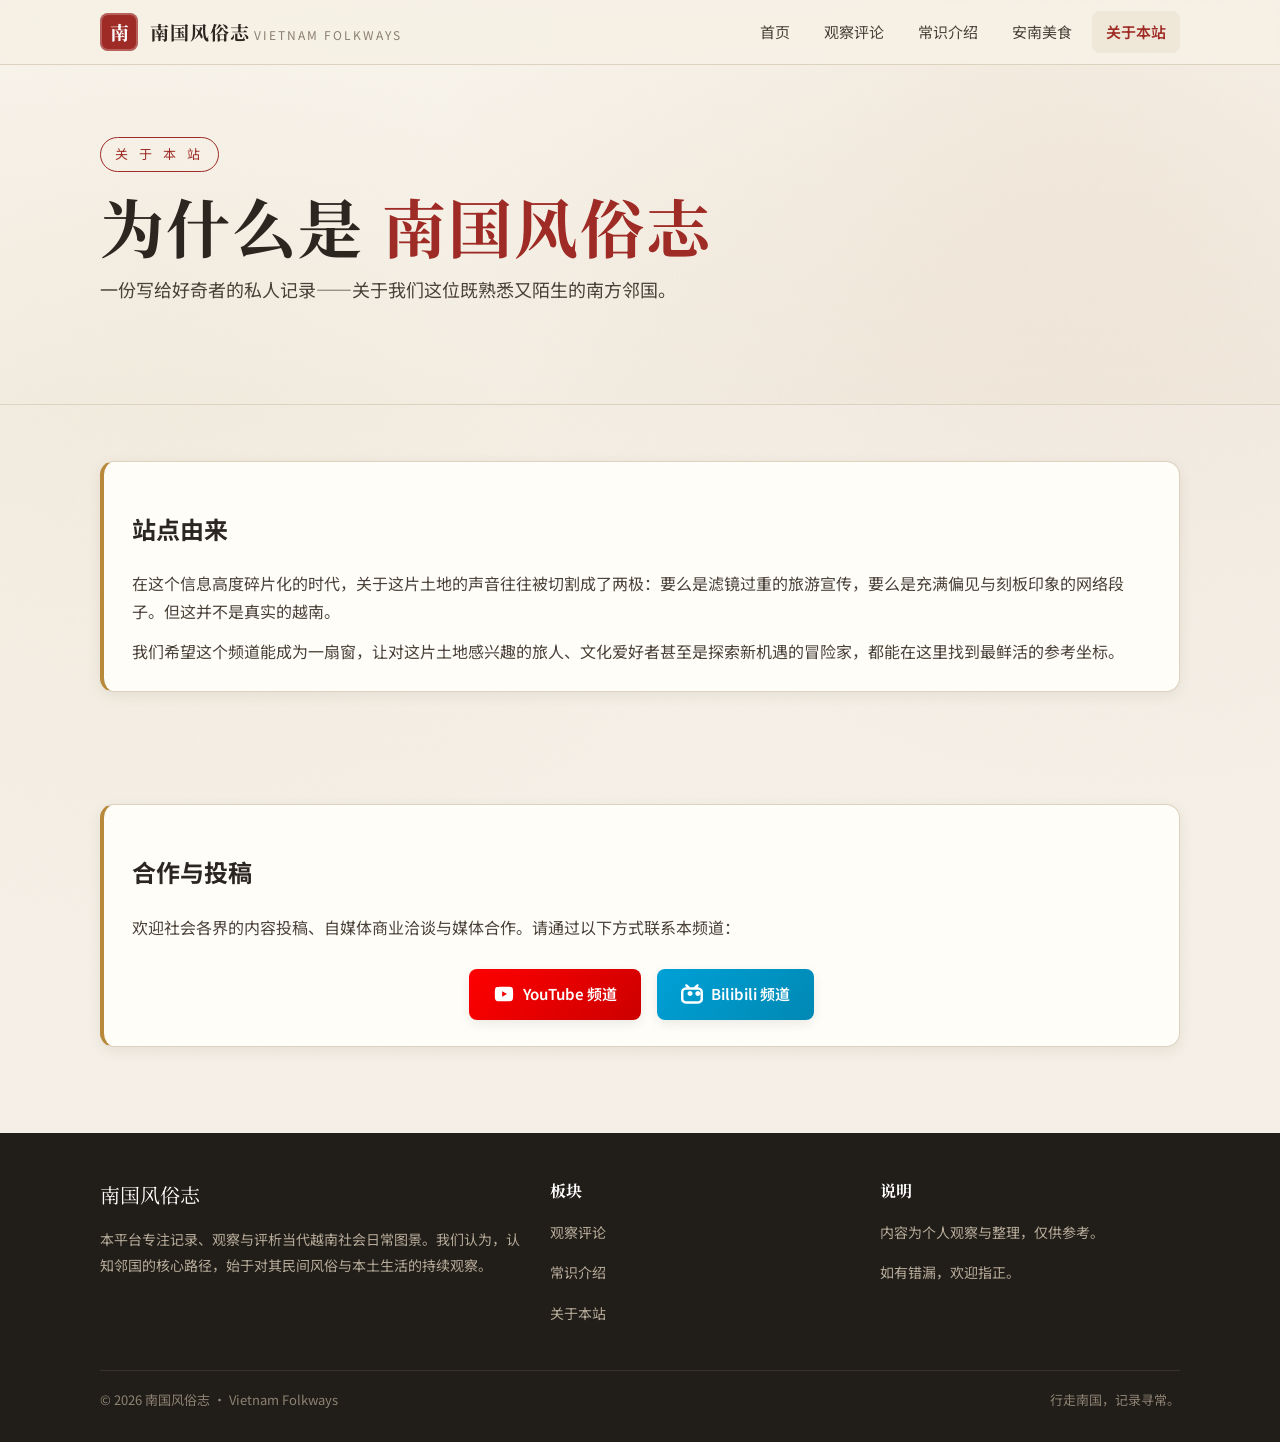
==== commit 1b405ae8: "Update about.html" ====
--- a/about.html
+++ b/about.html
@@ -29,6 +29,7 @@
         <a href="index.html">首页</a>
         <a href="guancha.html">观察评论</a>
         <a href="changshi.html">常识介绍</a>
+        <a href="vietnamfood.html">安南美食</a>
         <a href="about.html" class="active" aria-current="page">关于本站</a>
       </nav>
     </div>
